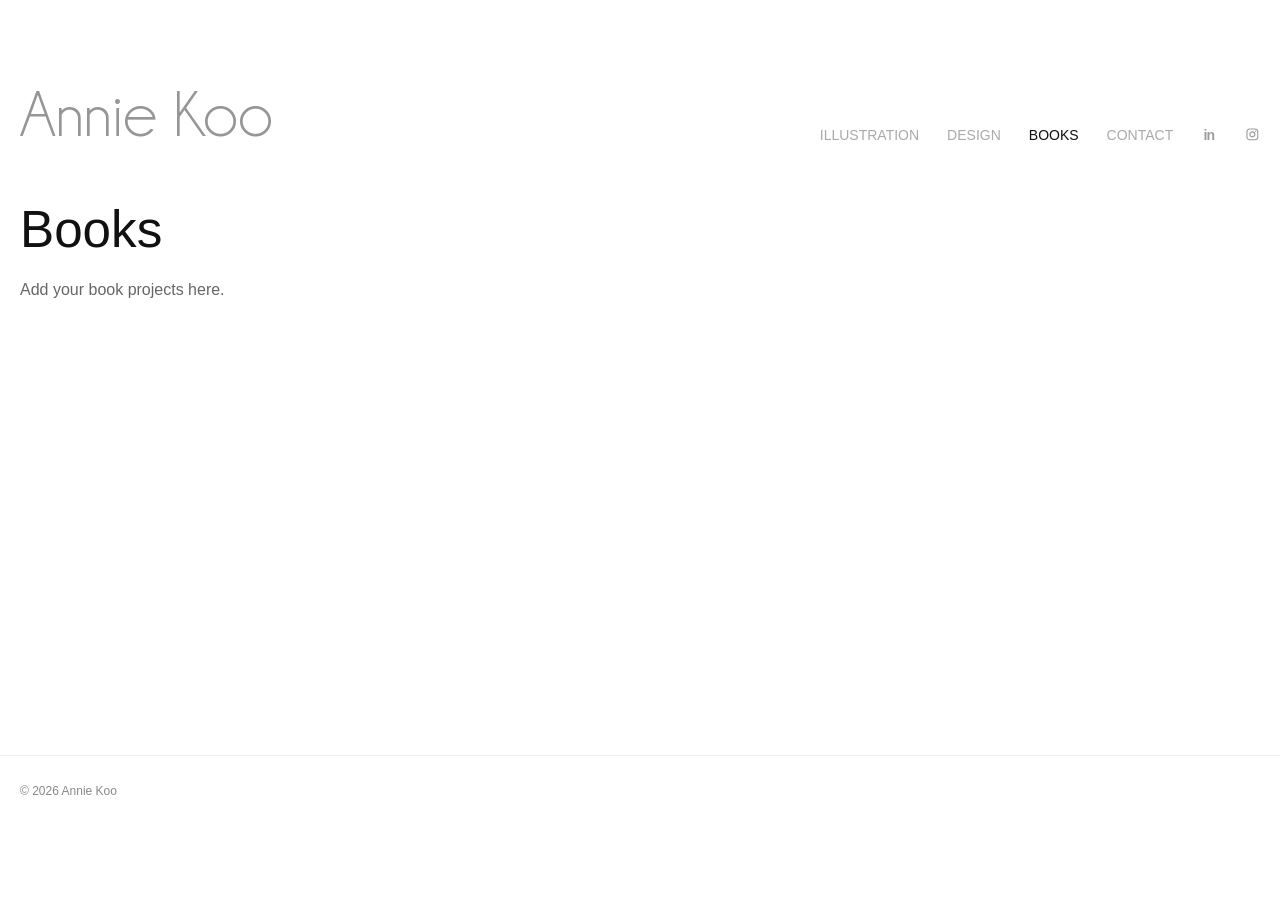
==== books.html @ 8fe92fb1 "Add files via upload" ====
<!doctype html>
<html lang="en">
<head>
  <meta charset="utf-8">
  <meta name="viewport" content="width=device-width,initial-scale=1">
  <title>Books — Annie Koo</title>
  <link rel="stylesheet" href="styles.css">
</head>
<body>
<header class="site-header">
  <a class="brand" href="illustration.html">Annie Koo</a>

  <nav class="nav" aria-label="Main navigation">
    <a class="" href="illustration.html">Illustration</a>
    <a class="" href="design.html">Design</a>
    <a class="active" href="books.html">Books</a>
    <a class="" href="contact.html">Contact</a>

    <a class="social linkedin" href="#" aria-label="LinkedIn">in</a>
    <a class="social instagram" href="#" aria-label="Instagram">
      <svg viewBox="0 0 24 24" aria-hidden="true">
        <rect x="3.2" y="3.2" width="17.6" height="17.6" rx="4.5"
              fill="none" stroke="currentColor" stroke-width="1.8"/>
        <circle cx="12" cy="12" r="4.1"
                fill="none" stroke="currentColor" stroke-width="1.8"/>
        <circle cx="17.4" cy="6.8" r="1.05" fill="currentColor"/>
      </svg>
    </a>
  </nav>
</header>
<main>
  <section class="subpage">
    <h1>Books</h1>
    <p>Add your book projects here.</p>
  </section>
</main>
<footer>© <span id="year"></span> Annie Koo</footer>
<script src="script.js"></script>
</body>
</html>
---- styles.css ----
@font-face {
  font-family: "Champagne";
  src: url("fonts/ChampagneAndLimousines-7KRB.ttf") format("truetype");
  font-weight: normal;
  font-style: normal;
  font-display: swap;
}

:root {
  --page-pad-x: 20px;
  --grid-gap: 10px;
  --thumb-ratio: 1 / 1;
}

* { box-sizing: border-box; }

body {
  margin: 0;
  background: #fff;
  color: #111;
  font-family: "Helvetica Neue", Helvetica, Arial, sans-serif;
  -webkit-font-smoothing: antialiased;
}

a { color: inherit; text-decoration: none; }

/* Header: brand and nav share the same bottom alignment */
.site-header {
  min-height: 170px;
  padding: 34px var(--page-pad-x) 28px;
  display: flex;
  align-items: flex-end;
  justify-content: space-between;
  gap: 40px;
}

.brand {
  flex: 0 0 auto;
  font-family: "Champagne", sans-serif;
  font-size: clamp(58px, 5.1vw, 82px);
  line-height: .82;
  font-weight: normal;
  letter-spacing: 0;
  color: #969696;
  white-space: nowrap;
}

.nav {
  margin-left: auto;
  display: flex;
  align-items: flex-end;
  gap: 28px;
  font-family: "Helvetica Neue", Helvetica, Arial, sans-serif;
  font-size: clamp(14px, .9vw, 17px);
  font-weight: 500;
  text-transform: uppercase;
  white-space: nowrap;
  line-height: 1;
}

.nav a {
  color: #aaa;
  transition: color .18s ease;
}

.nav a:hover,
.nav a.active {
  color: #111;
}

/* Social icons visually match the nav text size */
.nav .social {
  width: 1.1em;
  height: 1.1em;
  display: inline-flex;
  align-items: flex-end;
  justify-content: center;
  color: #9b9b9b;
  text-transform: none;
  font-size: 1em;
  line-height: 1;
}

.nav .linkedin {
  font-weight: 600;
  letter-spacing: -.06em;
}

.nav .instagram svg {
  width: 1.05em;
  height: 1.05em;
  display: block;
}

/* Illustration grid */
.work { padding: 0 var(--page-pad-x) 90px; }

.gallery {
  display: grid;
  grid-template-columns: repeat(4, minmax(0, 1fr));
  gap: var(--grid-gap);
}

.project {
  appearance: none;
  border: 0;
  padding: 0;
  margin: 0;
  width: 100%;
  display: block;
  overflow: hidden;
  aspect-ratio: var(--thumb-ratio);
  background: #f2f2f2;
  cursor: zoom-in;
}

.project img {
  width: 100%;
  height: 100%;
  object-fit: cover;
  display: block;
  transition: transform .22s ease, opacity .22s ease;
}

.project:nth-child(1) img { object-position: 50% 53%; }
.project:nth-child(2) img { object-position: 50% 50%; }
.project:nth-child(3) img { object-position: 50% 44%; }
.project:nth-child(4) img { object-position: 50% 50%; }

.project:hover img {
  transform: scale(1.012);
  opacity: .96;
}

/* Separate subpages */
.subpage {
  min-height: 65vh;
  padding: 30px var(--page-pad-x) 110px;
}

.subpage h1 {
  margin: 0 0 22px;
  font-size: clamp(32px, 4vw, 56px);
  font-weight: 400;
}

.subpage p {
  margin: 0;
  color: #666;
  font-size: 16px;
}

footer {
  padding: 28px var(--page-pad-x) 42px;
  border-top: 1px solid #eee;
  color: #888;
  font-size: 12px;
}

/* Full image viewer */
.viewer {
  position: fixed;
  inset: 0;
  z-index: 1000;
  display: none;
  align-items: center;
  justify-content: center;
  background: rgba(255,255,255,.985);
  padding: 28px 64px 50px;
}

.viewer.is-open { display: flex; }

.viewer-figure {
  margin: 0;
  max-width: 100%;
  max-height: 100%;
  display: flex;
  flex-direction: column;
  align-items: center;
}

.viewer-figure img {
  display: block;
  max-width: min(92vw, 1700px);
  max-height: calc(100vh - 100px);
  width: auto;
  height: auto;
  object-fit: contain;
}

.viewer-figure figcaption {
  min-height: 18px;
  margin-top: 12px;
  font-size: 12px;
  color: #777;
}

.viewer-close,
.viewer-arrow {
  appearance: none;
  border: 0;
  background: transparent;
  color: #111;
  cursor: pointer;
  position: fixed;
  z-index: 1001;
  font-weight: 300;
}

.viewer-close {
  top: 16px;
  right: 22px;
  font-size: 34px;
  line-height: 1;
}

.viewer-arrow {
  top: 50%;
  transform: translateY(-50%);
  font-size: 40px;
  line-height: 1;
  padding: 14px;
}

.viewer-prev { left: 10px; }
.viewer-next { right: 10px; }

body.viewer-open { overflow: hidden; }

@media (max-width: 1100px) {
  .site-header { gap: 24px; }
  .brand { font-size: clamp(52px, 6vw, 68px); }
  .nav { gap: 20px; font-size: 14px; }
  .gallery { grid-template-columns: repeat(2, minmax(0, 1fr)); }
}

@media (max-width: 760px) {
  :root {
    --page-pad-x: 14px;
    --grid-gap: 7px;
  }

  .site-header {
    min-height: 0;
    padding-top: 22px;
    padding-bottom: 22px;
    flex-direction: column;
    align-items: flex-start;
    gap: 20px;
  }

  .brand {
    font-size: 50px;
    line-height: .86;
  }

  .nav {
    width: 100%;
    margin-left: 0;
    gap: 14px 18px;
    flex-wrap: wrap;
    font-size: 13px;
    align-items: center;
  }

  .gallery {
    grid-template-columns: repeat(2, minmax(0, 1fr));
  }

  .work { padding-bottom: 60px; }

  .subpage {
    padding-top: 30px;
    padding-bottom: 80px;
  }

  .viewer {
    padding: 50px 14px 42px;
  }

  .viewer-figure img {
    max-width: 96vw;
    max-height: calc(100vh - 110px);
  }

  .viewer-arrow { display: none; }
}
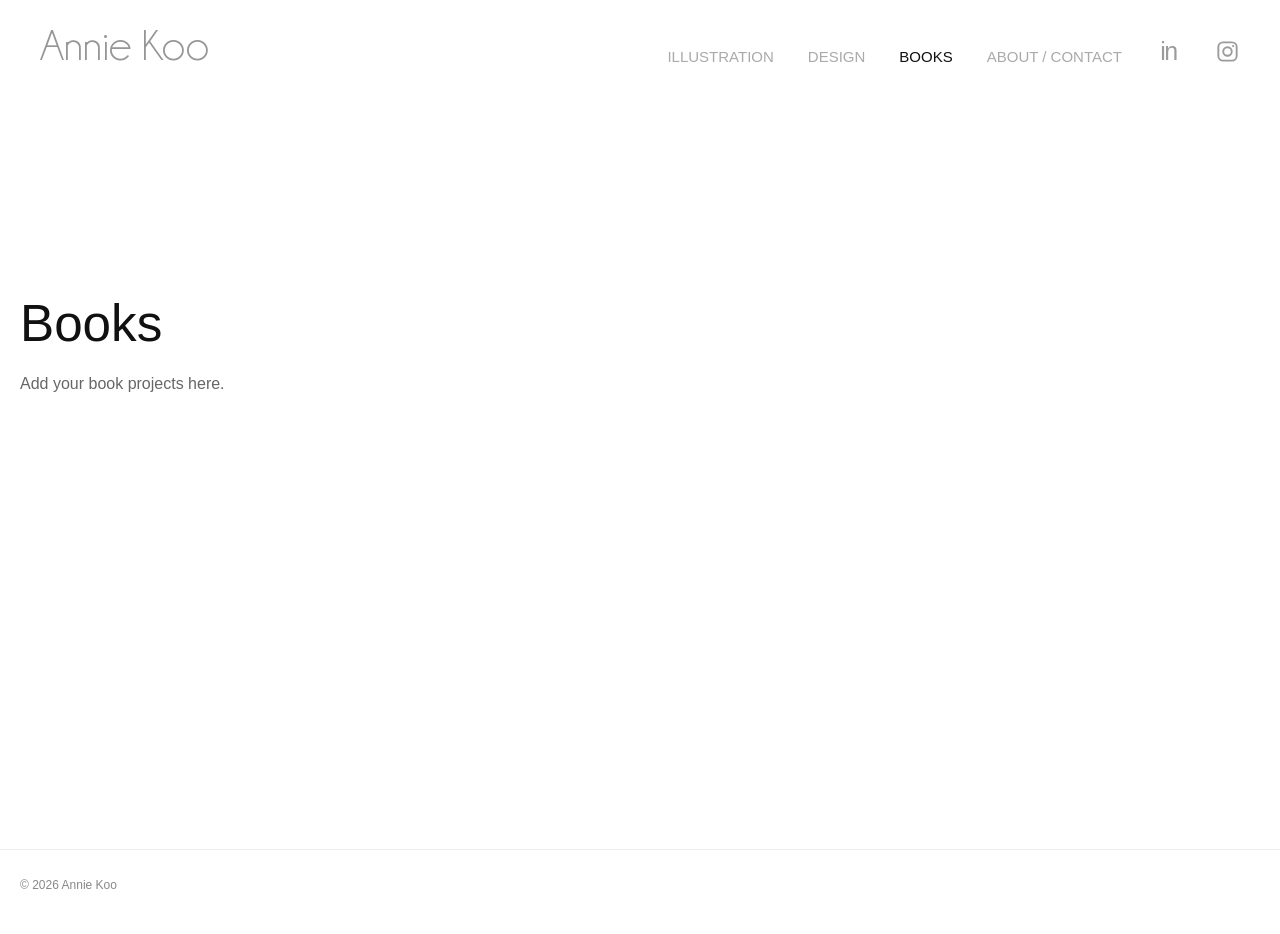
==== commit d732c6c3: "Add files via upload" ====
--- a/books.html
+++ b/books.html
@@ -14,7 +14,7 @@
     <a class="" href="illustration.html">Illustration</a>
     <a class="" href="design.html">Design</a>
     <a class="active" href="books.html">Books</a>
-    <a class="" href="contact.html">Contact</a>
+    <a class="" href="contact.html">About / Contact</a>
 
     <a class="social linkedin" href="#" aria-label="LinkedIn">in</a>
     <a class="social instagram" href="#" aria-label="Instagram">
--- a/styles.css
+++ b/styles.css
@@ -26,33 +26,35 @@
 
 /* Header: brand and nav share the same bottom alignment */
 .site-header {
-  min-height: 170px;
-  padding: 34px var(--page-pad-x) 28px;
+  min-height: 63.75px;
+  padding: 15px 40px 0;
+  margin-bottom: 200px;
   display: flex;
   align-items: flex-end;
   justify-content: space-between;
-  gap: 40px;
+  gap: 42px;
 }
 
 .brand {
   flex: 0 0 auto;
   font-family: "Champagne", sans-serif;
-  font-size: clamp(58px, 5.1vw, 82px);
-  line-height: .82;
+  font-size: clamp(44px, 3.2vw, 52px);
+  line-height: .88;
   font-weight: normal;
   letter-spacing: 0;
   color: #969696;
   white-space: nowrap;
+  transform: translateY(1px);
 }
 
 .nav {
   margin-left: auto;
   display: flex;
   align-items: flex-end;
-  gap: 28px;
+  gap: 34px;
   font-family: "Helvetica Neue", Helvetica, Arial, sans-serif;
-  font-size: clamp(14px, .9vw, 17px);
-  font-weight: 500;
+  font-size: clamp(15px, 1.05vw, 18px);
+  font-weight: 400;
   text-transform: uppercase;
   white-space: nowrap;
   line-height: 1;
@@ -68,37 +70,47 @@
   color: #111;
 }
 
-/* Social icons visually match the nav text size */
+/* Social icons: larger, like the Adobe Portfolio reference */
 .nav .social {
-  width: 1.1em;
-  height: 1.1em;
+  width: 25px;
+  height: 25px;
   display: inline-flex;
   align-items: flex-end;
   justify-content: center;
   color: #9b9b9b;
   text-transform: none;
-  font-size: 1em;
   line-height: 1;
 }
 
 .nav .linkedin {
-  font-weight: 600;
+  font-size: 25px;
+  font-weight: 500;
   letter-spacing: -.06em;
+  line-height: 1;
+  transform: none;
+}
+
+.nav .instagram {
+  font-size: 25px;
+  line-height: 1;
+  transform: none;
 }
 
 .nav .instagram svg {
-  width: 1.05em;
-  height: 1.05em;
+  width: 25px;
+  height: 25px;
   display: block;
 }
 
 /* Illustration grid */
-.work { padding: 0 var(--page-pad-x) 90px; }
+.work {
+  padding: 0 65px 90px;
+}
 
 .gallery {
   display: grid;
   grid-template-columns: repeat(4, minmax(0, 1fr));
-  gap: var(--grid-gap);
+  gap: 5px;
 }
 
 .project {
@@ -109,7 +121,7 @@
   width: 100%;
   display: block;
   overflow: hidden;
-  aspect-ratio: var(--thumb-ratio);
+  aspect-ratio: 1 / 1;
   background: #f2f2f2;
   cursor: zoom-in;
 }
@@ -117,15 +129,56 @@
 .project img {
   width: 100%;
   height: 100%;
+  display: block;
   object-fit: cover;
-  display: block;
   transition: transform .22s ease, opacity .22s ease;
 }
 
-.project:nth-child(1) img { object-position: 50% 53%; }
+
+/* Thumbnail crop alignment tuned to match the reference screenshot */
+
+/* Individual square-crop positioning */
+/* Individual thumbnail crop controls — edit either percentage to reposition */
+/* 1. Summer Reading */
+.project:nth-child(1) img { object-position: 50% 89%; }
+/* 2. The Swing */
 .project:nth-child(2) img { object-position: 50% 50%; }
-.project:nth-child(3) img { object-position: 50% 44%; }
-.project:nth-child(4) img { object-position: 50% 50%; }
+/* 3. Daji */
+.project:nth-child(3) img { object-position: 50% 5%; }
+/* 4. Shadow Puppet */
+.project:nth-child(4) img { object-position: 49.5% 50%; }
+/* 5. Concept Illustration */
+.project:nth-child(5) img { object-position: 50% 50%; }
+/* 6. Isometric */
+.project:nth-child(7) img { object-position: 50% 0%; }
+/* 7. Yingge Dance */
+.project:nth-child(6) img { object-position: 48% 50%; }
+/* 8. Blue Boy */
+.project:nth-child(8) img { object-position: 50% 20%; }
+/* 9. Lemur */
+.project:nth-child(9) img { object-position: 50% 50%; }
+/* 10. Girl and Cat */
+.project:nth-child(10) img { object-position: 50% 60%; }
+/* 11. Haven Orange Milk Chocolate */
+.project:nth-child(11) img { object-position: 50% 83%; }
+/* 12. Masks */
+.project:nth-child(12) img { object-position: 50% 40%; }
+/* 13. Corpse Driving */
+.project:nth-child(13) img { object-position: 50% 50%; }
+/* 14. Prison */
+.project:nth-child(14) img { object-position: 50% 50%; }
+/* 15. Space Conveyor */
+.project:nth-child(15) img { object-position: 50% 50%; }
+/* 16. White Snake */
+.project:nth-child(16) img { object-position: 50% 35%; }
+/* 17. Picnic */
+.project:nth-child(17) img { object-position: 0% 50%; }
+/* 18. Woody Guthrie */
+.project:nth-child(18) img { object-position: 50% 50%; }
+/* 19. Dragon Etching */
+.project:nth-child(19) img { object-position: 50% 45%; }
+/* 20. Fox Spirit */
+.project:nth-child(20) img { object-position: 50% 50%; }
 
 .project:hover img {
   transform: scale(1.012);
@@ -162,14 +215,23 @@
   position: fixed;
   inset: 0;
   z-index: 1000;
-  display: none;
+  display: flex;
   align-items: center;
   justify-content: center;
-  background: rgba(255,255,255,.985);
+  background: rgba(255,255,255,.92);
   padding: 28px 64px 50px;
-}
-
-.viewer.is-open { display: flex; }
+  opacity: 0;
+  visibility: hidden;
+  pointer-events: none;
+  transition: opacity .28s ease, visibility 0s linear .28s;
+}
+
+.viewer.is-open {
+  opacity: 1;
+  visibility: visible;
+  pointer-events: auto;
+  transition: opacity .28s ease;
+}
 
 .viewer-figure {
   margin: 0;
@@ -187,6 +249,12 @@
   width: auto;
   height: auto;
   object-fit: contain;
+  opacity: 1;
+  transition: opacity .2s ease;
+}
+
+.viewer-figure img.is-changing {
+  opacity: 0;
 }
 
 .viewer-figure figcaption {
@@ -228,31 +296,49 @@
 
 body.viewer-open { overflow: hidden; }
 
+
+body.viewer-open .mobile-menu-toggle {
+  opacity: 0;
+  visibility: hidden;
+  pointer-events: none;
+}
+
+
+
+
 @media (max-width: 1100px) {
-  .site-header { gap: 24px; }
-  .brand { font-size: clamp(52px, 6vw, 68px); }
-  .nav { gap: 20px; font-size: 14px; }
-  .gallery { grid-template-columns: repeat(2, minmax(0, 1fr)); }
+  .site-header {
+    padding-left: 24px;
+    padding-right: 24px;
+    gap: 24px;
+  }
+
+  .brand { font-size: clamp(42px, 5vw, 50px); }
+
+  .nav {
+    gap: 20px;
+    font-size: 14px;
+  }
+
+  .work {
+    padding-left: 32px;
+    padding-right: 32px;
+  }
+
+  .gallery {
+    grid-template-columns: repeat(2, minmax(0, 1fr));
+    gap: 5px;
+  }
 }
 
 @media (max-width: 760px) {
   :root {
     --page-pad-x: 14px;
-    --grid-gap: 7px;
-  }
-
-  .site-header {
-    min-height: 0;
-    padding-top: 22px;
-    padding-bottom: 22px;
-    flex-direction: column;
-    align-items: flex-start;
-    gap: 20px;
   }
 
   .brand {
-    font-size: 50px;
-    line-height: .86;
+    font-size: 40px;
+    line-height: .88;
   }
 
   .nav {
@@ -261,18 +347,18 @@
     gap: 14px 18px;
     flex-wrap: wrap;
     font-size: 13px;
-    align-items: center;
+    align-items: flex-end;
+  }
+
+  .work {
+    padding-left: 16px;
+    padding-right: 16px;
+    padding-bottom: 60px;
   }
 
   .gallery {
     grid-template-columns: repeat(2, minmax(0, 1fr));
-  }
-
-  .work { padding-bottom: 60px; }
-
-  .subpage {
-    padding-top: 30px;
-    padding-bottom: 80px;
+    gap: 5px;
   }
 
   .viewer {
@@ -286,3 +372,593 @@
 
   .viewer-arrow { display: none; }
 }
+
+
+/* ---------- Page fade transitions ---------- */
+body {
+  animation: pageFadeIn .36s ease both;
+}
+
+body.page-leaving {
+  opacity: 0;
+  transition: opacity .28s ease;
+}
+
+@keyframes pageFadeIn {
+  from { opacity: 0; }
+  to { opacity: 1; }
+}
+
+/* ---------- Mobile menu controls ---------- */
+.mobile-menu-toggle,
+.mobile-menu {
+  display: none;
+}
+
+@media (max-width: 760px) {
+  /* Mobile top bar inspired by the reference */
+  .site-header {
+    min-height: 0;
+    padding: 25.5px 28px 0;
+    margin-bottom: 100px;
+    display: flex;
+    flex-direction: row;
+    align-items: flex-start;
+    justify-content: space-between;
+    gap: 20px;
+  }
+
+  .brand {
+    font-size: 40px;
+    line-height: 1;
+    transform: none;
+    color: #8f8f8f;
+  }
+
+  /* Desktop nav is replaced by hamburger menu on mobile */
+  .site-header > .nav {
+    display: none;
+  }
+
+  .mobile-menu-toggle {
+    appearance: none;
+    border: 0;
+    background: transparent;
+    padding: 0;
+    margin: 2px 0 0;
+    width: 28px;
+    height: 22px;
+    display: inline-flex;
+    flex-direction: column;
+    justify-content: space-between;
+    cursor: pointer;
+    z-index: 1201;
+  }
+
+  .mobile-menu-toggle span {
+    display: block;
+    width: 100%;
+    height: 2px;
+    background: #111;
+  }
+
+  .mobile-menu {
+    position: fixed;
+    inset: 0;
+    z-index: 1300;
+    display: flex;
+    flex-direction: column;
+    background: #fff;
+    opacity: 0;
+    visibility: hidden;
+    pointer-events: none;
+    transition: opacity .28s ease, visibility 0s linear .28s;
+  }
+
+  .mobile-menu.is-open {
+    opacity: 1;
+    visibility: visible;
+    pointer-events: auto;
+    transition: opacity .28s ease;
+  }
+
+  .mobile-menu-close {
+    position: absolute;
+    top: 30px;
+    right: 30px;
+    appearance: none;
+    border: 0;
+    background: transparent;
+    color: #111;
+    font-size: 54px;
+    font-weight: 200;
+    line-height: .75;
+    cursor: pointer;
+    padding: 0;
+  }
+
+  .mobile-menu-links {
+    flex: 1;
+    display: flex;
+    flex-direction: column;
+    align-items: center;
+    justify-content: flex-start;
+    padding-top: 112px;
+    gap: 64px;
+    font-family: "Helvetica Neue", Helvetica, Arial, sans-serif;
+    text-transform: uppercase;
+    font-size: 20px;
+    font-weight: 500;
+    line-height: 1;
+  }
+
+  .mobile-menu-links a {
+    color: #aaa;
+  }
+
+  .mobile-menu-links a.active {
+    color: #111;
+  }
+
+  .mobile-menu-social {
+    min-height: 150px;
+    border-top: 1px solid #eee;
+    display: flex;
+    align-items: center;
+    justify-content: center;
+    gap: 62px;
+    color: #9b9b9b;
+  }
+
+  .mobile-menu-social .linkedin {
+    font-size: 30px;
+    font-weight: 500;
+    letter-spacing: -.06em;
+    line-height: 1;
+  }
+
+  .mobile-menu-social .instagram {
+    width: 30px;
+    height: 30px;
+    display: inline-flex;
+    align-items: center;
+    justify-content: center;
+  }
+
+  .mobile-menu-social .instagram svg {
+    width: 30px;
+    height: 30px;
+    display: block;
+  }
+
+  body.mobile-menu-open {
+    overflow: hidden;
+  }
+
+  body.mobile-menu-open .mobile-menu-toggle {
+    opacity: 0;
+    visibility: hidden;
+    pointer-events: none;
+  }
+
+  /* Two-column mobile grid like the reference */
+  .work {
+    padding-left: 28px;
+    padding-right: 28px;
+    padding-bottom: 60px;
+  }
+
+  .gallery {
+    grid-template-columns: repeat(2, minmax(0, 1fr));
+    gap: 5px;
+  }
+
+  .viewer {
+    padding: 54px 18px 42px;
+  }
+
+  .viewer-figure img {
+    max-width: 96vw;
+    max-height: calc(100vh - 110px);
+  }
+
+  .viewer-arrow {
+    display: none;
+  }
+}
+
+@media (prefers-reduced-motion: reduce) {
+  body,
+  body.page-leaving,
+  .viewer,
+  .viewer-figure img,
+  .mobile-menu {
+    animation: none !important;
+    transition: none !important;
+  }
+}
+
+/* ---------- Design page image sliders ---------- */
+.design-page {
+  padding: 0 65px 110px;
+}
+
+.design-slider-grid {
+  display: grid;
+  grid-template-columns: repeat(2, minmax(0, 1fr));
+  gap: 48px;
+  width: min(100%, 1500px);
+  margin: 0 auto;
+  align-items: start;
+}
+
+.design-slider {
+  position: relative;
+  min-width: 0;
+  padding: 0 56px 46px;
+}
+
+.design-slider-viewport {
+  position: relative;
+  width: 100%;
+  aspect-ratio: 4 / 3;
+  overflow: hidden;
+  background: #fff;
+}
+
+.design-slide {
+  position: absolute;
+  inset: 0;
+  display: flex;
+  align-items: center;
+  justify-content: center;
+  opacity: 0;
+  visibility: hidden;
+  pointer-events: none;
+  transition: opacity .45s ease, visibility 0s linear .45s;
+}
+
+.design-slide.is-active {
+  opacity: 1;
+  visibility: visible;
+  pointer-events: auto;
+  transition: opacity .45s ease;
+}
+
+.design-slide img {
+  width: 100%;
+  height: 100%;
+  display: block;
+  object-fit: contain;
+}
+
+.design-slider-arrow {
+  appearance: none;
+  border: 0;
+  background: transparent;
+  color: #111;
+  position: absolute;
+  top: calc(50% - 23px);
+  transform: translateY(-50%);
+  z-index: 3;
+  width: 42px;
+  height: 48px;
+  padding: 0;
+  font-family: Arial, sans-serif;
+  font-size: 50px;
+  font-weight: 200;
+  line-height: 42px;
+  cursor: pointer;
+  opacity: .72;
+  transition: opacity .18s ease;
+}
+
+.design-slider-arrow:hover {
+  opacity: 1;
+}
+
+.design-slider-prev { left: 0; }
+.design-slider-next { right: 0; }
+
+.design-slider-dots {
+  position: absolute;
+  left: 50%;
+  bottom: 0;
+  transform: translateX(-50%);
+  display: flex;
+  align-items: center;
+  justify-content: center;
+  gap: 18px;
+}
+
+.design-slider-dot {
+  appearance: none;
+  border: 0;
+  width: 10px;
+  height: 10px;
+  padding: 0;
+  border-radius: 50%;
+  background: #b9b9b9;
+  cursor: pointer;
+  transition: background .2s ease, transform .2s ease;
+}
+
+.design-slider-dot.is-active {
+  background: #111;
+  transform: scale(1.08);
+}
+
+@media (max-width: 760px) {
+  .design-page {
+    padding: 0 18px 80px;
+  }
+
+  .design-slider-grid {
+    grid-template-columns: 1fr;
+    gap: 68px;
+    max-width: 760px;
+  }
+
+  .design-slider {
+    width: 100%;
+    padding: 0 48px 38px;
+  }
+
+  .design-slider-viewport {
+    aspect-ratio: 4 / 3;
+  }
+
+  .design-slider-arrow {
+    width: 38px;
+    height: 48px;
+    top: calc(50% - 19px);
+    font-size: 44px;
+    line-height: 44px;
+    background: transparent;
+  }
+
+  .design-slider-prev { left: 2px; }
+  .design-slider-next { right: 2px; }
+
+  .design-slider-dots {
+    gap: 15px;
+  }
+
+  .design-slider-dot {
+    width: 9px;
+    height: 9px;
+  }
+}
+
+/* ---------- Majestic magazine swipe slider ---------- */
+.design-slider-wide {
+  width: min(100%, 1200px);
+  margin: 82px auto 0;
+  padding-bottom: 0;
+}
+
+.design-slider-swipe .design-slider-viewport {
+  aspect-ratio: 16 / 10;
+}
+
+.design-slider-swipe .design-slide-track {
+  display: flex;
+  width: 100%;
+  height: 100%;
+  transform: translateX(0);
+  transition: transform .38s ease;
+  will-change: transform;
+}
+
+.design-slider-swipe .design-slide {
+  position: relative;
+  inset: auto;
+  flex: 0 0 100%;
+  width: 100%;
+  height: 100%;
+  opacity: 1;
+  visibility: visible;
+  pointer-events: auto;
+  transition: none;
+}
+
+.design-slider-swipe .design-slide img {
+  object-fit: contain;
+}
+
+.design-slider-swipe .design-slider-arrow {
+  top: 50%;
+}
+
+@media (max-width: 760px) {
+  .design-slider-wide {
+    margin-top: 68px;
+    padding-left: 52px;
+    padding-right: 52px;
+  }
+
+  .design-slider-swipe .design-slider-viewport {
+    aspect-ratio: 4 / 3;
+  }
+
+  .design-slider-swipe .design-slider-prev { left: 0; }
+  .design-slider-swipe .design-slider-next { right: 0; }
+}
+
+/* Majestic slider: reserve space below the image for navigation dots */
+.design-slider-wide {
+  padding-bottom: 46px;
+}
+
+@media (max-width: 760px) {
+  .design-slider-wide {
+    padding-bottom: 42px;
+  }
+}
+
+
+/* Desktop: slightly smaller wide sliders; mobile rules remain unchanged */
+@media (min-width: 761px) {
+  .design-slider-wide {
+    width: min(92%, 1080px);
+  }
+}
+
+/* Akkurat specimen slider spacing */
+.specimen-slider {
+  margin-top: 76px;
+}
+
+@media (max-width: 760px) {
+  .specimen-slider {
+    margin-top: 68px;
+  }
+}
+
+/* ---------- Psyched to Move multi-image slider ---------- */
+.psyched-slider {
+  margin-top: 76px;
+}
+
+.psyched-slider .design-slider-viewport {
+  aspect-ratio: 16 / 10;
+}
+
+.psyched-slider .psyched-slide-page {
+  padding: 12px 8px;
+}
+
+.psyched-slide-grid {
+  width: 100%;
+  height: 100%;
+  display: grid;
+  align-items: center;
+  justify-content: center;
+  gap: 28px;
+}
+
+.psyched-slide-grid-three {
+  grid-template-columns: repeat(3, minmax(0, 1fr));
+}
+
+.psyched-slide-grid-two {
+  grid-template-columns: repeat(2, minmax(0, 0.84fr));
+}
+
+.psyched-slide-grid img {
+  width: 100%;
+  height: 100%;
+  min-width: 0;
+  min-height: 0;
+  display: block;
+  object-fit: contain;
+}
+
+@media (max-width: 760px) {
+  .psyched-slider {
+    margin-top: 68px;
+  }
+
+  .psyched-slider .design-slider-viewport {
+    aspect-ratio: 4 / 5;
+  }
+
+  .psyched-slider .psyched-slide-page {
+    padding: 4px;
+  }
+
+  .psyched-slide-grid {
+    gap: 12px;
+  }
+
+  .psyched-slide-grid-three {
+    grid-template-columns: repeat(3, minmax(0, 1fr));
+  }
+
+  .psyched-slide-grid-two {
+    grid-template-columns: repeat(2, minmax(0, 1fr));
+  }
+}
+
+/* ---------- Psyched to Move: mobile one-image slider ---------- */
+.psyched-slider-mobile {
+  display: none;
+}
+
+@media (max-width: 760px) {
+  /* Keep the existing grouped 3-up / 2-up Psyched slider exactly as-is on desktop,
+     but replace it with a one-image-per-slide version on mobile. */
+  .psyched-slider:not(.psyched-slider-mobile) {
+    display: none;
+  }
+
+  .psyched-slider-mobile {
+    display: block;
+    margin-top: 68px;
+  }
+
+  .psyched-slider-mobile .design-slider-viewport {
+    /* Match the mobile height used by the Majestic and Specimen Guide sliders. */
+    aspect-ratio: 4 / 3;
+  }
+
+  .psyched-slider-mobile .design-slide img {
+    width: 100%;
+    height: 100%;
+    object-fit: contain;
+  }
+}
+
+/* ---------- Sticky navigation + desktop slider fit update ---------- */
+.site-header {
+  position: sticky;
+  top: 0;
+  z-index: 1200;
+  background: rgba(255,255,255,.97);
+  transition: min-height .22s ease, padding .22s ease, box-shadow .22s ease, background .22s ease;
+}
+
+.site-header.is-scrolled {
+  min-height: 56px;
+  padding-top: 10px;
+  padding-bottom: 10px;
+  background: rgba(255,255,255,.985);
+  box-shadow: 0 1px 0 rgba(0,0,0,.07);
+}
+
+.site-header.is-scrolled .brand,
+.site-header.is-scrolled .nav {
+  transition: transform .22s ease;
+}
+
+@media (min-width: 761px) {
+  /* Keep full slider images visible beneath the sticky header on desktop. */
+  .design-slider-grid {
+    width: min(90%, 1280px);
+  }
+
+  .design-slider-grid .design-slider-viewport {
+    max-height: calc(100vh - 190px);
+  }
+
+  .design-slider-wide {
+    width: min(86%, 940px);
+  }
+
+  .design-slider-wide .design-slider-viewport {
+    max-height: calc(100vh - 190px);
+  }
+
+  .design-slider-wide .design-slide img,
+  .design-slider-grid .design-slide img {
+    object-fit: contain;
+  }
+}
+
+@media (max-width: 760px) {
+  /* Preserve the existing mobile layout while making the header sticky. */
+  .site-header.is-scrolled {
+    min-height: 0;
+    padding: 14px 28px;
+  }
+}
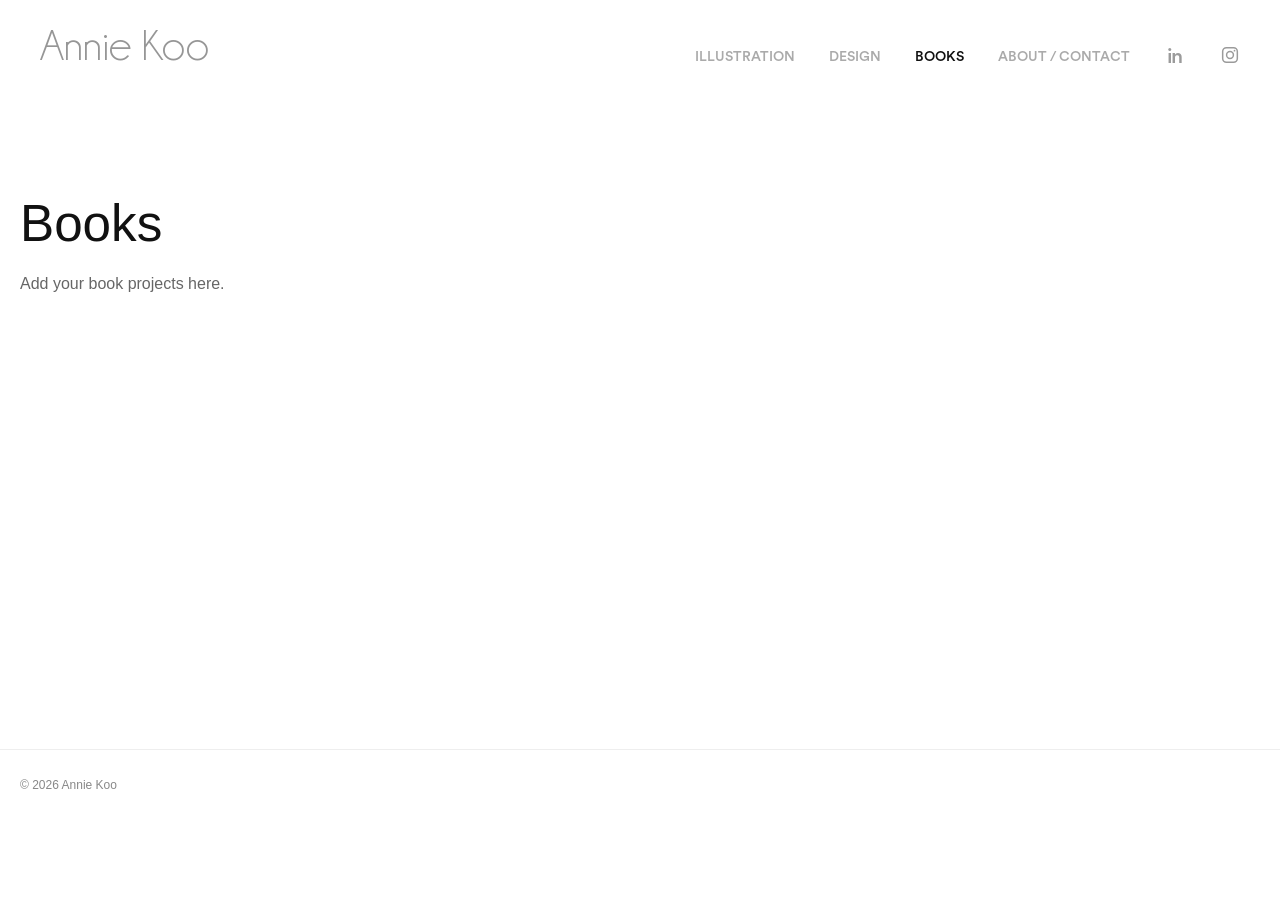
==== commit 44f2d39c: "Add files via upload" ====
--- a/books.html
+++ b/books.html
@@ -17,7 +17,7 @@
     <a class="" href="contact.html">About / Contact</a>
 
     <a class="social linkedin" href="#" aria-label="LinkedIn">in</a>
-    <a class="social instagram" href="#" aria-label="Instagram">
+    <a class="social instagram" href="https://www.instagram.com/anniessance?stkn=NTc4MTIwNjQ2YQ%3D%3D&utm_source=qr" target="_blank" rel="noopener noreferrer" aria-label="Instagram">
       <svg viewBox="0 0 24 24" aria-hidden="true">
         <rect x="3.2" y="3.2" width="17.6" height="17.6" rx="4.5"
               fill="none" stroke="currentColor" stroke-width="1.8"/>
--- a/styles.css
+++ b/styles.css
@@ -1,3 +1,11 @@
+@font-face {
+  font-family: "Circular Std";
+  src: url("fonts/CircularStd-Medium.otf") format("opentype");
+  font-weight: 500;
+  font-style: normal;
+  font-display: swap;
+}
+
 @font-face {
   font-family: "Champagne";
   src: url("fonts/ChampagneAndLimousines-7KRB.ttf") format("truetype");
@@ -28,7 +36,7 @@
 .site-header {
   min-height: 63.75px;
   padding: 15px 40px 0;
-  margin-bottom: 200px;
+  margin-bottom: 100px;
   display: flex;
   align-items: flex-end;
   justify-content: space-between;
@@ -52,9 +60,9 @@
   display: flex;
   align-items: flex-end;
   gap: 34px;
-  font-family: "Helvetica Neue", Helvetica, Arial, sans-serif;
-  font-size: clamp(15px, 1.05vw, 18px);
-  font-weight: 400;
+  font-family: "Circular Std", "Helvetica Neue", Helvetica, Arial, sans-serif;
+  font-size: clamp(14px, .95vw, 17px);
+  font-weight: 500;
   text-transform: uppercase;
   white-space: nowrap;
   line-height: 1;
@@ -317,7 +325,7 @@
 
   .nav {
     gap: 20px;
-    font-size: 14px;
+    font-size: 13px;
   }
 
   .work {
@@ -400,7 +408,7 @@
   .site-header {
     min-height: 0;
     padding: 25.5px 28px 0;
-    margin-bottom: 100px;
+    margin-bottom: 50px;
     display: flex;
     flex-direction: row;
     align-items: flex-start;
@@ -485,9 +493,9 @@
     justify-content: flex-start;
     padding-top: 112px;
     gap: 64px;
-    font-family: "Helvetica Neue", Helvetica, Arial, sans-serif;
+    font-family: "Circular Std", "Helvetica Neue", Helvetica, Arial, sans-serif;
     text-transform: uppercase;
-    font-size: 20px;
+    font-size: 18px;
     font-weight: 500;
     line-height: 1;
   }
@@ -914,15 +922,15 @@
   position: sticky;
   top: 0;
   z-index: 1200;
-  background: rgba(255,255,255,.97);
+  background: #fff;
   transition: min-height .22s ease, padding .22s ease, box-shadow .22s ease, background .22s ease;
 }
 
 .site-header.is-scrolled {
   min-height: 56px;
   padding-top: 10px;
-  padding-bottom: 10px;
-  background: rgba(255,255,255,.985);
+  padding-bottom: 20px;
+  background: #fff;
   box-shadow: 0 1px 0 rgba(0,0,0,.07);
 }
 
@@ -962,3 +970,49 @@
     padding: 14px 28px;
   }
 }
+
+
+
+
+
+/* ---------- Psyched flyer slider: desktop spacing matched to other wide sliders ---------- */
+@media (min-width: 761px) {
+  .psyched-slider:not(.psyched-slider-mobile) {
+    margin-top: 76px;
+    padding-bottom: 46px;
+  }
+
+  .psyched-slider:not(.psyched-slider-mobile) .design-slider-viewport {
+    aspect-ratio: 5 / 2;
+  }
+
+  .psyched-slider:not(.psyched-slider-mobile) .psyched-slide-page {
+    padding: 0 8px;
+  }
+}
+
+
+/* ---------- Desktop social icon sizing/alignment ---------- */
+@media (min-width: 761px) {
+  .nav .social {
+    width: 21px;
+    height: 18px;
+    align-items: flex-end;
+    transform: translateY(1px);
+  }
+
+  .nav .linkedin {
+    font-size: 21px;
+    line-height: .82;
+  }
+
+  .nav .instagram {
+    font-size: 20px;
+    line-height: 1;
+  }
+
+  .nav .instagram svg {
+    width: 20px;
+    height: 20px;
+  }
+}
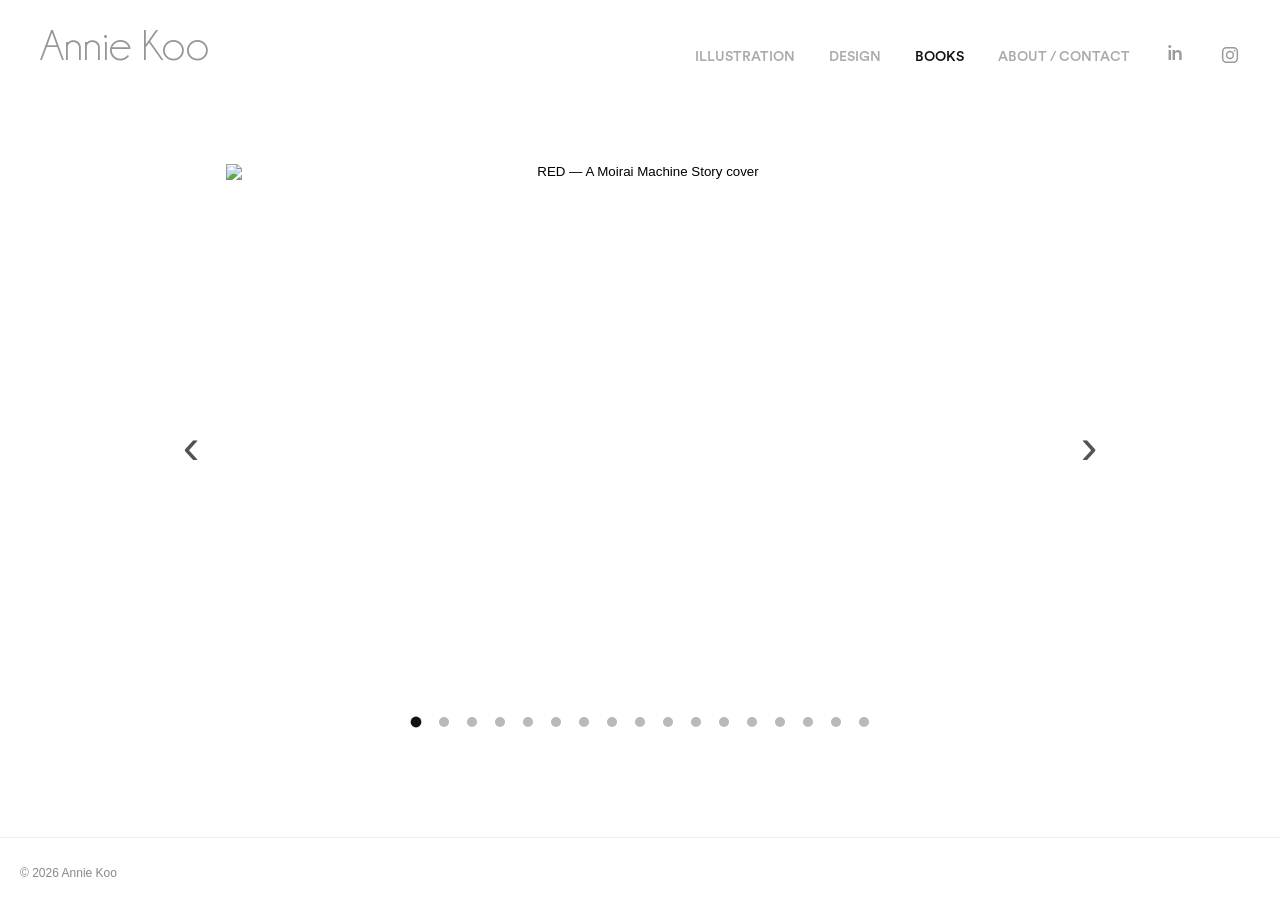
==== commit 8bf7dfbd: "Add files via upload" ====
--- a/books.html
+++ b/books.html
@@ -16,7 +16,7 @@
     <a class="active" href="books.html">Books</a>
     <a class="" href="contact.html">About / Contact</a>
 
-    <a class="social linkedin" href="#" aria-label="LinkedIn">in</a>
+    <a class="social linkedin" href="https://www.linkedin.com/in/annie-koo-587b91424" target="_blank" rel="noopener noreferrer" aria-label="LinkedIn">in</a>
     <a class="social instagram" href="https://www.instagram.com/anniessance?stkn=NTc4MTIwNjQ2YQ%3D%3D&utm_source=qr" target="_blank" rel="noopener noreferrer" aria-label="Instagram">
       <svg viewBox="0 0 24 24" aria-hidden="true">
         <rect x="3.2" y="3.2" width="17.6" height="17.6" rx="4.5"
@@ -29,10 +29,130 @@
   </nav>
 </header>
 <main>
-  <section class="subpage">
-    <h1>Books</h1>
-    <p>Add your book projects here.</p>
+  <section class="books-page" aria-label="Book projects">
+    <div class="design-slider design-slider-wide design-slider-swipe specimen-slider book-slider" data-slider data-slider-mode="slide" tabindex="0" aria-roledescription="carousel" aria-label="RED — A Moirai Machine Story">
+      <button class="design-slider-arrow design-slider-prev" type="button" aria-label="Previous image">‹</button>
+      <div class="design-slider-viewport">
+        <div class="design-slide-track">
+          <div class="design-slide" data-slide aria-hidden="false">
+            <button class="book-zoom project" type="button" data-full="assets/red-cover.webp" data-title="" aria-label="Zoom RED — A Moirai Machine Story cover">
+              <img src="assets/red-cover.webp" alt="RED — A Moirai Machine Story cover" loading="eager" decoding="async">
+            </button>
+          </div>
+          <div class="design-slide" data-slide aria-hidden="true">
+            <button class="book-zoom project" type="button" data-full="assets/red-page-01.webp" data-title="" aria-label="Zoom RED — A Moirai Machine Story page 1">
+              <img src="assets/red-page-01.webp" alt="RED — A Moirai Machine Story page 1" loading="lazy" decoding="async">
+            </button>
+          </div>
+          <div class="design-slide" data-slide aria-hidden="true">
+            <button class="book-zoom project" type="button" data-full="assets/red-page-02.webp" data-title="" aria-label="Zoom RED — A Moirai Machine Story page 2">
+              <img src="assets/red-page-02.webp" alt="RED — A Moirai Machine Story page 2" loading="lazy" decoding="async">
+            </button>
+          </div>
+          <div class="design-slide" data-slide aria-hidden="true">
+            <button class="book-zoom project" type="button" data-full="assets/red-page-03.webp" data-title="" aria-label="Zoom RED — A Moirai Machine Story page 3">
+              <img src="assets/red-page-03.webp" alt="RED — A Moirai Machine Story page 3" loading="lazy" decoding="async">
+            </button>
+          </div>
+          <div class="design-slide" data-slide aria-hidden="true">
+            <button class="book-zoom project" type="button" data-full="assets/red-page-04.webp" data-title="" aria-label="Zoom RED — A Moirai Machine Story page 4">
+              <img src="assets/red-page-04.webp" alt="RED — A Moirai Machine Story page 4" loading="lazy" decoding="async">
+            </button>
+          </div>
+          <div class="design-slide" data-slide aria-hidden="true">
+            <button class="book-zoom project" type="button" data-full="assets/red-page-05.webp" data-title="" aria-label="Zoom RED — A Moirai Machine Story page 5">
+              <img src="assets/red-page-05.webp" alt="RED — A Moirai Machine Story page 5" loading="lazy" decoding="async">
+            </button>
+          </div>
+          <div class="design-slide" data-slide aria-hidden="true">
+            <button class="book-zoom project" type="button" data-full="assets/red-page-06.webp" data-title="" aria-label="Zoom RED — A Moirai Machine Story page 6">
+              <img src="assets/red-page-06.webp" alt="RED — A Moirai Machine Story page 6" loading="lazy" decoding="async">
+            </button>
+          </div>
+          <div class="design-slide" data-slide aria-hidden="true">
+            <button class="book-zoom project" type="button" data-full="assets/red-page-07.webp" data-title="" aria-label="Zoom RED — A Moirai Machine Story page 7">
+              <img src="assets/red-page-07.webp" alt="RED — A Moirai Machine Story page 7" loading="lazy" decoding="async">
+            </button>
+          </div>
+          <div class="design-slide" data-slide aria-hidden="true">
+            <button class="book-zoom project" type="button" data-full="assets/red-page-08.webp" data-title="" aria-label="Zoom RED — A Moirai Machine Story page 8">
+              <img src="assets/red-page-08.webp" alt="RED — A Moirai Machine Story page 8" loading="lazy" decoding="async">
+            </button>
+          </div>
+          <div class="design-slide" data-slide aria-hidden="true">
+            <button class="book-zoom project" type="button" data-full="assets/red-page-09.webp" data-title="" aria-label="Zoom RED — A Moirai Machine Story page 9">
+              <img src="assets/red-page-09.webp" alt="RED — A Moirai Machine Story page 9" loading="lazy" decoding="async">
+            </button>
+          </div>
+          <div class="design-slide" data-slide aria-hidden="true">
+            <button class="book-zoom project" type="button" data-full="assets/red-page-10.webp" data-title="" aria-label="Zoom RED — A Moirai Machine Story page 10">
+              <img src="assets/red-page-10.webp" alt="RED — A Moirai Machine Story page 10" loading="lazy" decoding="async">
+            </button>
+          </div>
+          <div class="design-slide" data-slide aria-hidden="true">
+            <button class="book-zoom project" type="button" data-full="assets/red-page-11.webp" data-title="" aria-label="Zoom RED — A Moirai Machine Story page 11">
+              <img src="assets/red-page-11.webp" alt="RED — A Moirai Machine Story page 11" loading="lazy" decoding="async">
+            </button>
+          </div>
+          <div class="design-slide" data-slide aria-hidden="true">
+            <button class="book-zoom project" type="button" data-full="assets/red-page-12.webp" data-title="" aria-label="Zoom RED — A Moirai Machine Story page 12">
+              <img src="assets/red-page-12.webp" alt="RED — A Moirai Machine Story page 12" loading="lazy" decoding="async">
+            </button>
+          </div>
+          <div class="design-slide" data-slide aria-hidden="true">
+            <button class="book-zoom project" type="button" data-full="assets/red-page-13.webp" data-title="" aria-label="Zoom RED — A Moirai Machine Story page 13">
+              <img src="assets/red-page-13.webp" alt="RED — A Moirai Machine Story page 13" loading="lazy" decoding="async">
+            </button>
+          </div>
+          <div class="design-slide" data-slide aria-hidden="true">
+            <button class="book-zoom project" type="button" data-full="assets/red-page-14.webp" data-title="" aria-label="Zoom RED — A Moirai Machine Story page 14">
+              <img src="assets/red-page-14.webp" alt="RED — A Moirai Machine Story page 14" loading="lazy" decoding="async">
+            </button>
+          </div>
+          <div class="design-slide" data-slide aria-hidden="true">
+            <button class="book-zoom project" type="button" data-full="assets/red-page-15.webp" data-title="" aria-label="Zoom RED — A Moirai Machine Story page 15">
+              <img src="assets/red-page-15.webp" alt="RED — A Moirai Machine Story page 15" loading="lazy" decoding="async">
+            </button>
+          </div>
+          <div class="design-slide" data-slide aria-hidden="true">
+            <button class="book-zoom project" type="button" data-full="assets/red-page-16.webp" data-title="" aria-label="Zoom RED — A Moirai Machine Story page 16">
+              <img src="assets/red-page-16.webp" alt="RED — A Moirai Machine Story page 16" loading="lazy" decoding="async">
+            </button>
+          </div>
+        </div>
+      </div>
+      <button class="design-slider-arrow design-slider-next" type="button" aria-label="Next image">›</button>
+      <div class="design-slider-dots" aria-label="Choose RED book image">
+        <button class="design-slider-dot is-active" type="button" aria-label="Show slide 1" aria-current="true"></button>
+        <button class="design-slider-dot" type="button" aria-label="Show slide 2" aria-current="false"></button>
+        <button class="design-slider-dot" type="button" aria-label="Show slide 3" aria-current="false"></button>
+        <button class="design-slider-dot" type="button" aria-label="Show slide 4" aria-current="false"></button>
+        <button class="design-slider-dot" type="button" aria-label="Show slide 5" aria-current="false"></button>
+        <button class="design-slider-dot" type="button" aria-label="Show slide 6" aria-current="false"></button>
+        <button class="design-slider-dot" type="button" aria-label="Show slide 7" aria-current="false"></button>
+        <button class="design-slider-dot" type="button" aria-label="Show slide 8" aria-current="false"></button>
+        <button class="design-slider-dot" type="button" aria-label="Show slide 9" aria-current="false"></button>
+        <button class="design-slider-dot" type="button" aria-label="Show slide 10" aria-current="false"></button>
+        <button class="design-slider-dot" type="button" aria-label="Show slide 11" aria-current="false"></button>
+        <button class="design-slider-dot" type="button" aria-label="Show slide 12" aria-current="false"></button>
+        <button class="design-slider-dot" type="button" aria-label="Show slide 13" aria-current="false"></button>
+        <button class="design-slider-dot" type="button" aria-label="Show slide 14" aria-current="false"></button>
+        <button class="design-slider-dot" type="button" aria-label="Show slide 15" aria-current="false"></button>
+        <button class="design-slider-dot" type="button" aria-label="Show slide 16" aria-current="false"></button>
+        <button class="design-slider-dot" type="button" aria-label="Show slide 17" aria-current="false"></button>
+      </div>
+    </div>
   </section>
+
+  <div class="viewer" id="viewer" aria-hidden="true">
+    <button class="viewer-close" id="viewerClose" type="button" aria-label="Close">×</button>
+    <button class="viewer-arrow viewer-prev" id="viewerPrev" type="button" aria-label="Previous image">‹</button>
+    <figure class="viewer-figure">
+      <img id="viewerImage" src="" alt="">
+      <figcaption id="viewerCaption"></figcaption>
+    </figure>
+    <button class="viewer-arrow viewer-next" id="viewerNext" type="button" aria-label="Next image">›</button>
+  </div>
 </main>
 <footer>© <span id="year"></span> Annie Koo</footer>
 <script src="script.js"></script>
--- a/styles.css
+++ b/styles.css
@@ -1004,6 +1004,7 @@
   .nav .linkedin {
     font-size: 21px;
     line-height: .82;
+    transform: translateY(-2px);
   }
 
   .nav .instagram {
@@ -1016,3 +1017,51 @@
     height: 20px;
   }
 }
+
+/* ---------- Books: RED image slider ---------- */
+.books-page {
+  padding: 0 65px 110px;
+}
+
+.book-slider {
+  margin-left: auto;
+  margin-right: auto;
+}
+
+/* Keep every book slide at exactly the same displayed height as the specimen slider. */
+.book-slider .design-slider-viewport {
+  aspect-ratio: 16 / 10;
+}
+
+.book-slider .book-zoom {
+  appearance: none;
+  border: 0;
+  background: transparent;
+  width: 100%;
+  height: 100%;
+  margin: 0;
+  padding: 0;
+  display: flex;
+  align-items: center;
+  justify-content: center;
+  cursor: zoom-in;
+  overflow: hidden;
+}
+
+.book-slider .book-zoom img {
+  width: 100%;
+  height: 100%;
+  display: block;
+  object-fit: contain;
+  object-position: center;
+}
+
+@media (max-width: 760px) {
+  .books-page {
+    padding: 0 18px 80px;
+  }
+
+  .book-slider .design-slider-viewport {
+    aspect-ratio: 4 / 3;
+  }
+}
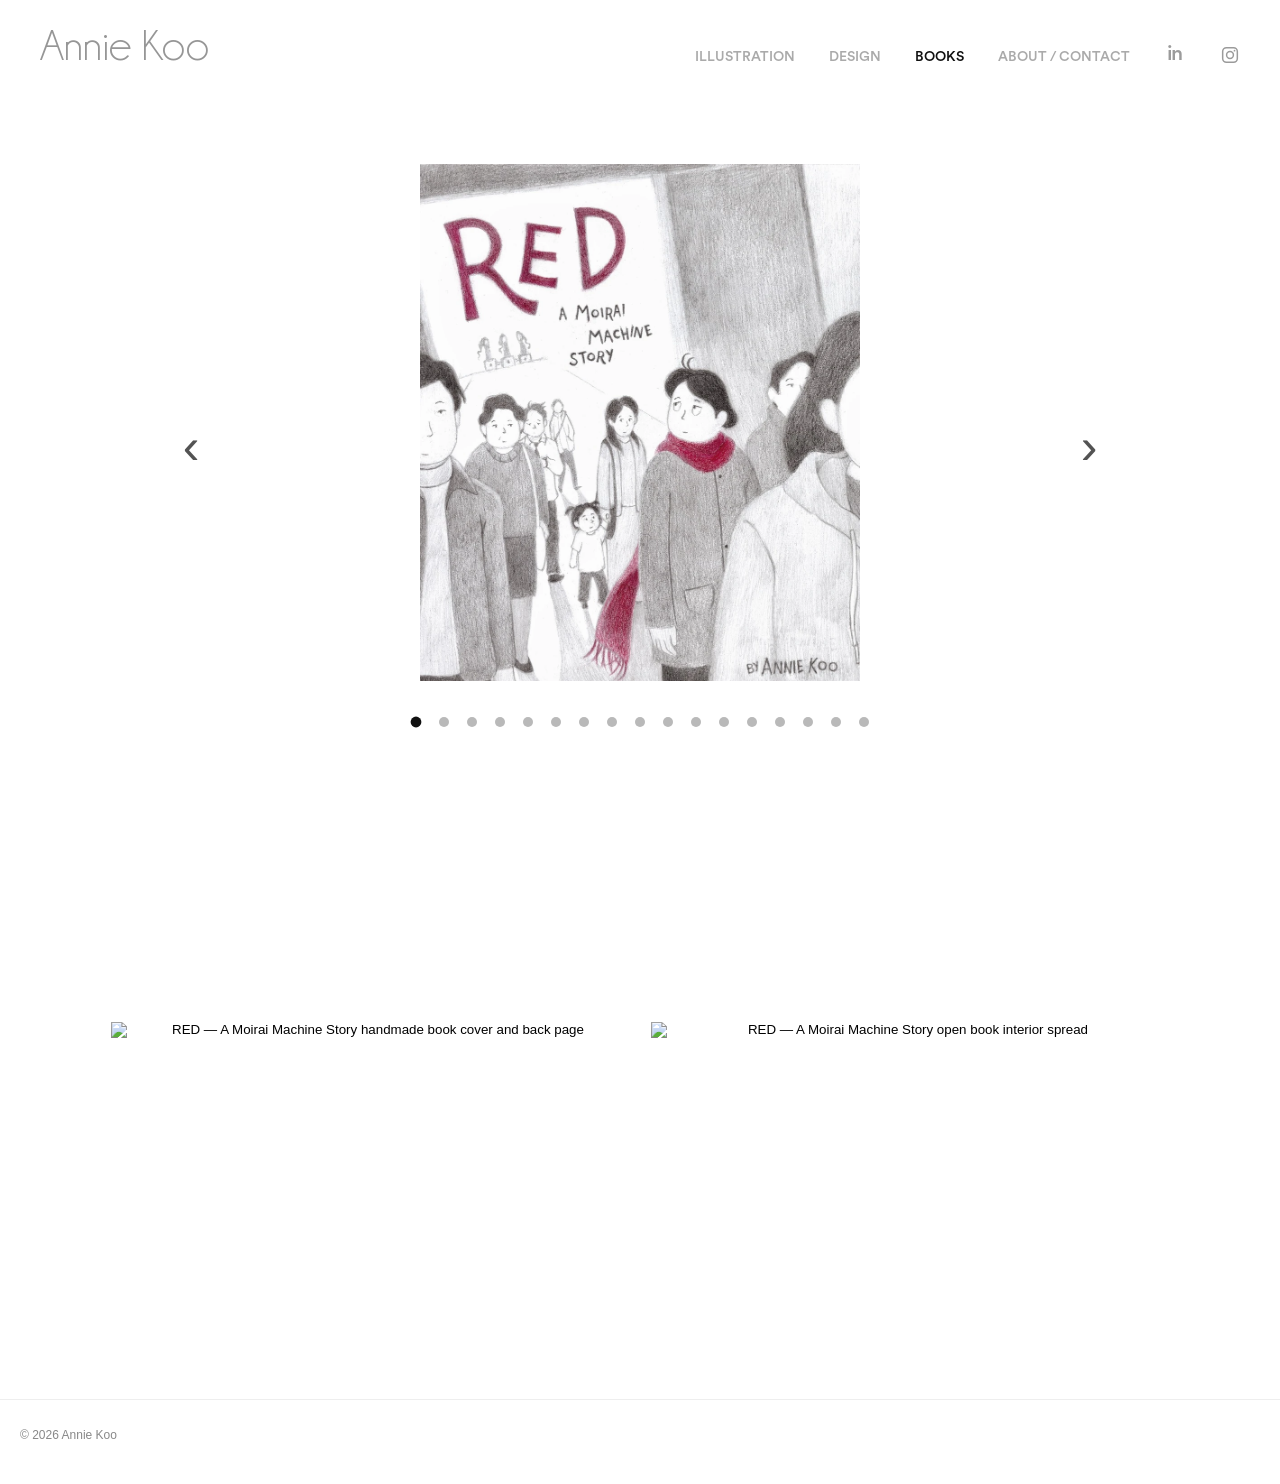
==== commit 030c9394: "Add files via upload" ====
--- a/books.html
+++ b/books.html
@@ -142,6 +142,15 @@
         <button class="design-slider-dot" type="button" aria-label="Show slide 17" aria-current="false"></button>
       </div>
     </div>
+
+    <div class="book-photo-row" aria-label="RED book photographs">
+      <button class="book-photo project" type="button" data-full="assets/red-book-photo-01.webp" data-title="" aria-label="Zoom RED book cover photograph">
+        <img src="assets/red-book-photo-01.webp" alt="RED — A Moirai Machine Story handmade book cover and back page" loading="lazy" decoding="async">
+      </button>
+      <button class="book-photo project" type="button" data-full="assets/red-book-photo-02.webp" data-title="" aria-label="Zoom RED book interior photograph">
+        <img src="assets/red-book-photo-02.webp" alt="RED — A Moirai Machine Story open book interior spread" loading="lazy" decoding="async">
+      </button>
+    </div>
   </section>
 
   <div class="viewer" id="viewer" aria-hidden="true">
--- a/styles.css
+++ b/styles.css
@@ -1065,3 +1065,71 @@
     aspect-ratio: 4 / 3;
   }
 }
+
+/* ---------- Books: desktop/mobile interaction refinements ---------- */
+@media (min-width: 761px) {
+  /* Desktop matches the specimen slider: the slide itself is not a zoom trigger. */
+  .book-slider .book-zoom {
+    cursor: default;
+  }
+}
+
+@media (max-width: 760px) {
+  /* The long row of dots is unnecessary on phones. Removing its reserved space
+     also centers the arrows against the visible image area. */
+  .book-slider {
+    padding-bottom: 0;
+  }
+
+  .book-slider .design-slider-dots {
+    display: none;
+  }
+
+  .book-slider .design-slider-arrow {
+    top: 50%;
+  }
+
+  /* Keep a little breathing room above the artwork while retaining the
+     same 4:3 viewport and full-image contain behavior. */
+  .book-slider .book-zoom {
+    padding-top: 10px;
+    box-sizing: border-box;
+    cursor: zoom-in;
+  }
+}
+
+/* ---------- Books: RED finished-book photo row ---------- */
+.book-photo-row {
+  width: min(92%, 1080px);
+  margin: 44px auto 0;
+  display: grid;
+  grid-template-columns: repeat(2, minmax(0, 1fr));
+  gap: 22px;
+}
+
+.book-photo {
+  appearance: none;
+  border: 0;
+  background: transparent;
+  min-width: 0;
+  margin: 0;
+  padding: 0;
+  cursor: zoom-in;
+  overflow: hidden;
+}
+
+.book-photo img {
+  width: 100%;
+  height: auto;
+  display: block;
+}
+
+@media (max-width: 760px) {
+  .book-photo-row {
+    /* Match the mobile slider's full outer width, including the arrow gutters. */
+    width: 100%;
+    margin-top: 34px;
+    grid-template-columns: repeat(2, minmax(0, 1fr));
+    gap: 10px;
+  }
+}
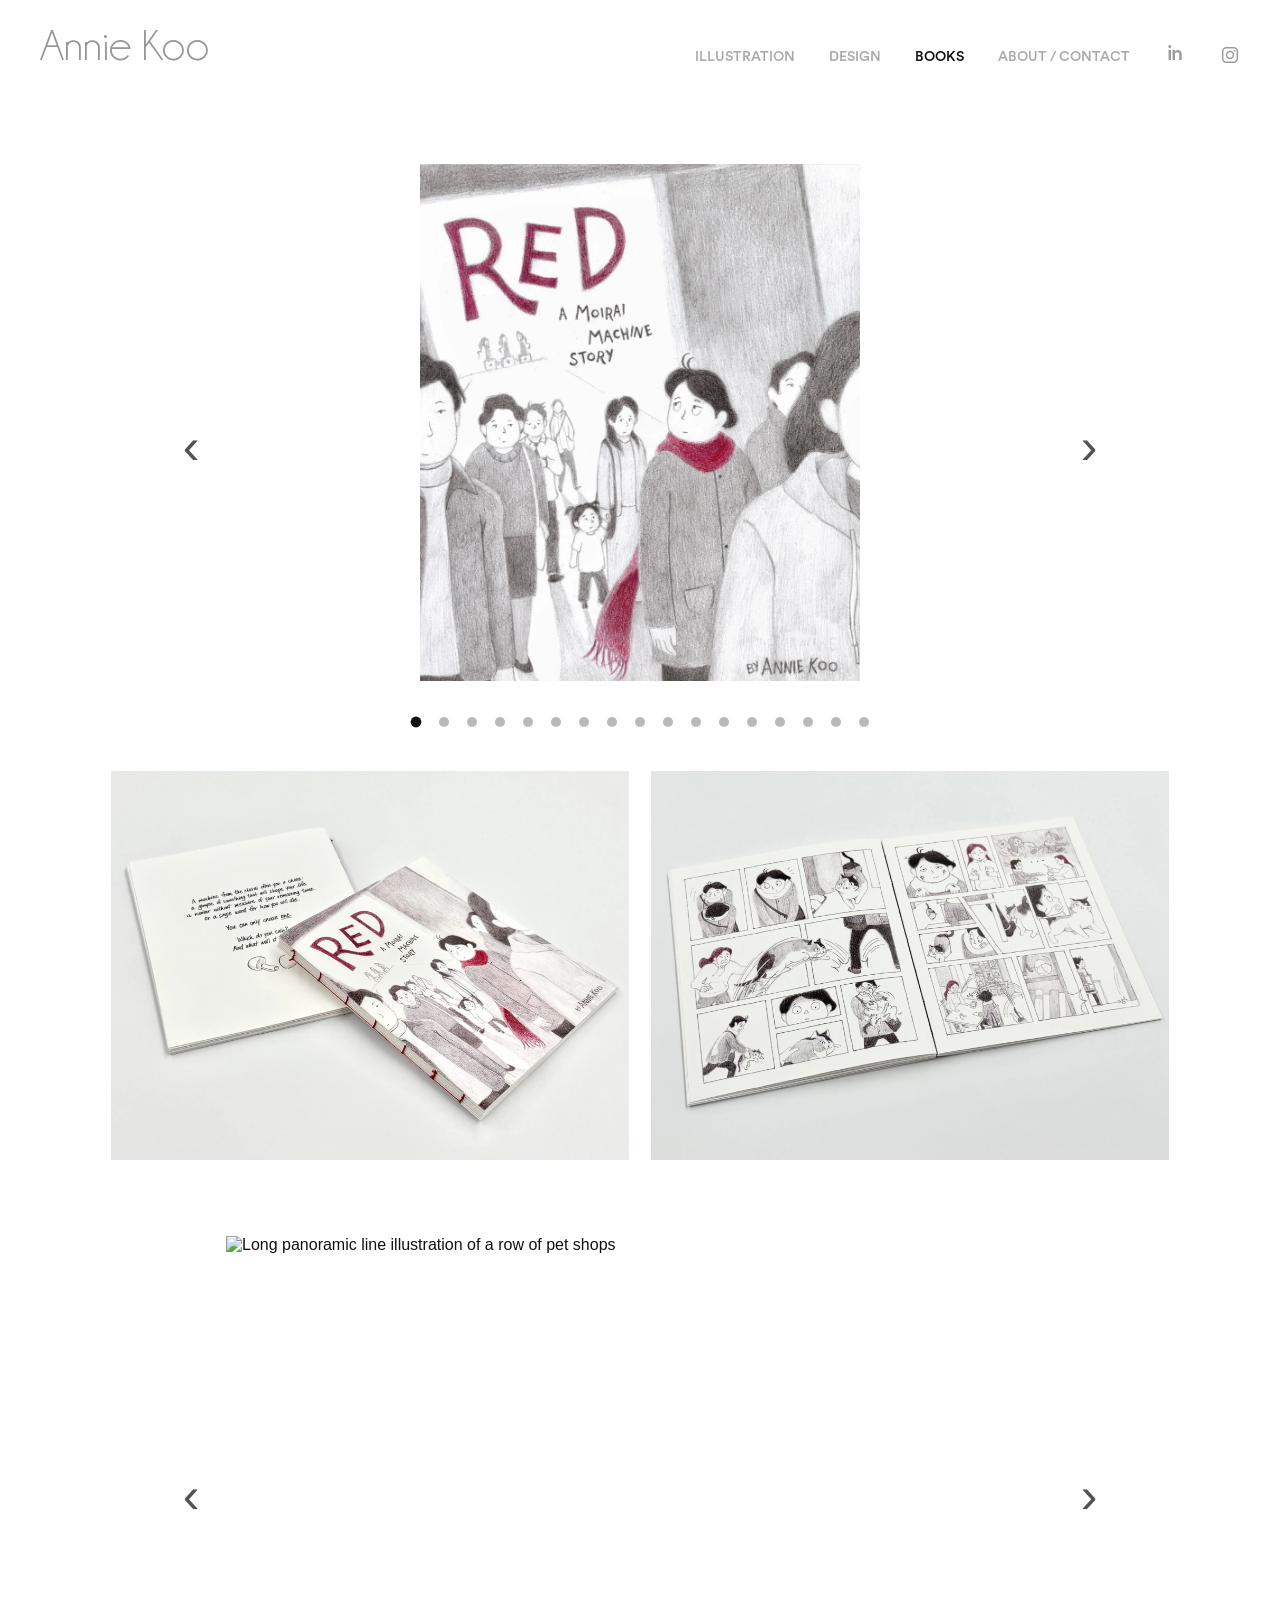
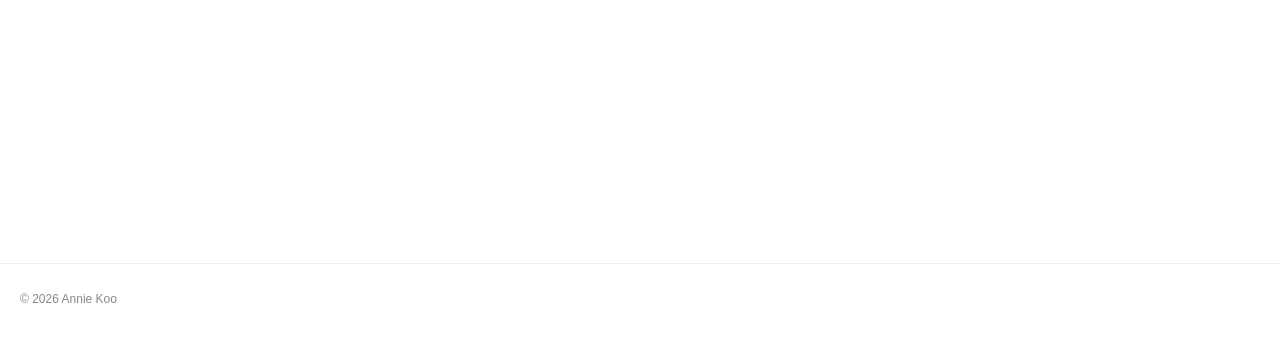
==== commit 47a9e4f8: "Add files via upload" ====
--- a/books.html
+++ b/books.html
@@ -151,6 +151,19 @@
         <img src="assets/red-book-photo-02.webp" alt="RED — A Moirai Machine Story open book interior spread" loading="lazy" decoding="async">
       </button>
     </div>
+
+    <div class="book-panorama design-slider design-slider-wide" data-panorama tabindex="0"
+         aria-label="Pet shop panoramic illustration" aria-roledescription="horizontal image viewer">
+      <button class="design-slider-arrow design-slider-prev book-panorama-prev" type="button"
+              aria-label="Scroll panorama left">‹</button>
+      <div class="book-panorama-viewport" data-panorama-viewport>
+        <img src="assets/book-panorama.webp"
+             alt="Long panoramic line illustration of a row of pet shops"
+             loading="lazy" decoding="async" draggable="false">
+      </div>
+      <button class="design-slider-arrow design-slider-next book-panorama-next" type="button"
+              aria-label="Scroll panorama right">›</button>
+    </div>
   </section>
 
   <div class="viewer" id="viewer" aria-hidden="true">
--- a/styles.css
+++ b/styles.css
@@ -222,11 +222,11 @@
 .viewer {
   position: fixed;
   inset: 0;
-  z-index: 1000;
+  z-index: 2000;
   display: flex;
   align-items: center;
   justify-content: center;
-  background: rgba(255,255,255,.92);
+  background: rgba(255,255,255,.90);
   padding: 28px 64px 50px;
   opacity: 0;
   visibility: hidden;
@@ -280,7 +280,7 @@
   color: #111;
   cursor: pointer;
   position: fixed;
-  z-index: 1001;
+  z-index: 2001;
   font-weight: 300;
 }
 
@@ -1118,9 +1118,14 @@
   overflow: hidden;
 }
 
+.book-photo {
+  aspect-ratio: 4 / 3;
+}
+
 .book-photo img {
   width: 100%;
-  height: auto;
+  height: 100%;
+  object-fit: cover;
   display: block;
 }
 
@@ -1133,3 +1138,87 @@
     gap: 10px;
   }
 }
+
+
+/* ---------- Remove slider focus outline + mobile hamburger position ---------- */
+.design-slider:focus,
+.design-slider:focus-visible,
+.design-slider-viewport:focus,
+.design-slider-viewport:focus-visible {
+  outline: none;
+}
+
+@media (max-width: 760px) {
+  .mobile-menu-toggle {
+    transform: translateY(2px);
+  }
+}
+
+
+/* ---------- Books: horizontally pannable panorama ---------- */
+.book-panorama {
+  margin-top: 76px;
+  margin-left: auto;
+  margin-right: auto;
+  padding-bottom: 0;
+}
+
+.book-panorama-viewport {
+  position: relative;
+  width: 100%;
+  aspect-ratio: 16 / 10;
+  overflow-x: auto;
+  overflow-y: hidden;
+  background: #fff;
+  scrollbar-width: none;
+  -ms-overflow-style: none;
+  -webkit-overflow-scrolling: touch;
+  scroll-behavior: smooth;
+  cursor: grab;
+}
+
+.book-panorama-viewport::-webkit-scrollbar {
+  display: none;
+}
+
+.book-panorama-viewport.is-dragging {
+  cursor: grabbing;
+  scroll-behavior: auto;
+  user-select: none;
+}
+
+.book-panorama-viewport img {
+  display: block;
+  width: auto;
+  max-width: none;
+  height: 100%;
+  object-fit: contain;
+  user-select: none;
+  -webkit-user-drag: none;
+}
+
+.book-panorama .design-slider-arrow {
+  top: 50%;
+}
+
+@media (min-width: 761px) {
+  /* Keep the panorama viewport the same maximum visible height as the RED comic slider. */
+  .book-panorama-viewport {
+    max-height: calc(100vh - 190px);
+  }
+}
+
+@media (max-width: 760px) {
+  .book-panorama {
+    margin-top: 68px;
+    padding-left: 52px;
+    padding-right: 52px;
+  }
+
+  .book-panorama-viewport {
+    aspect-ratio: 4 / 3;
+  }
+
+  .book-panorama .design-slider-prev { left: 0; }
+  .book-panorama .design-slider-next { right: 0; }
+}
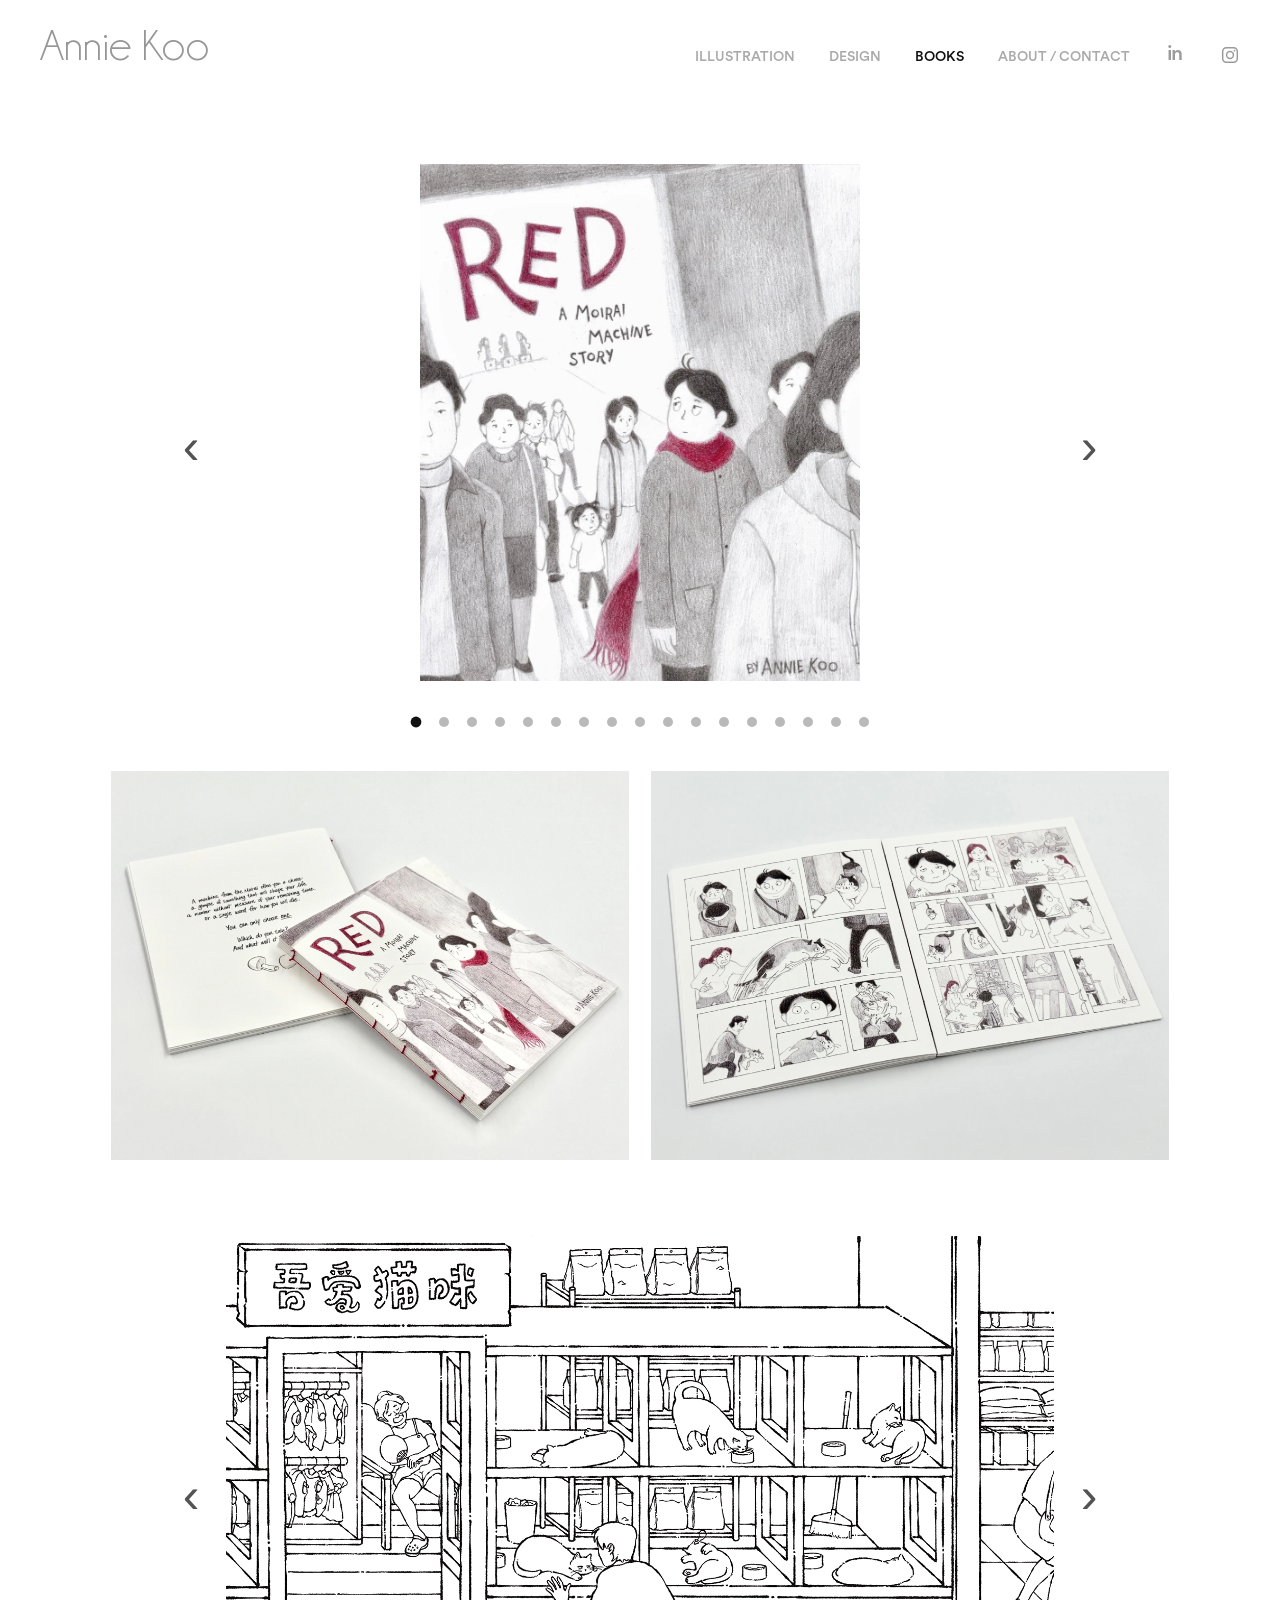
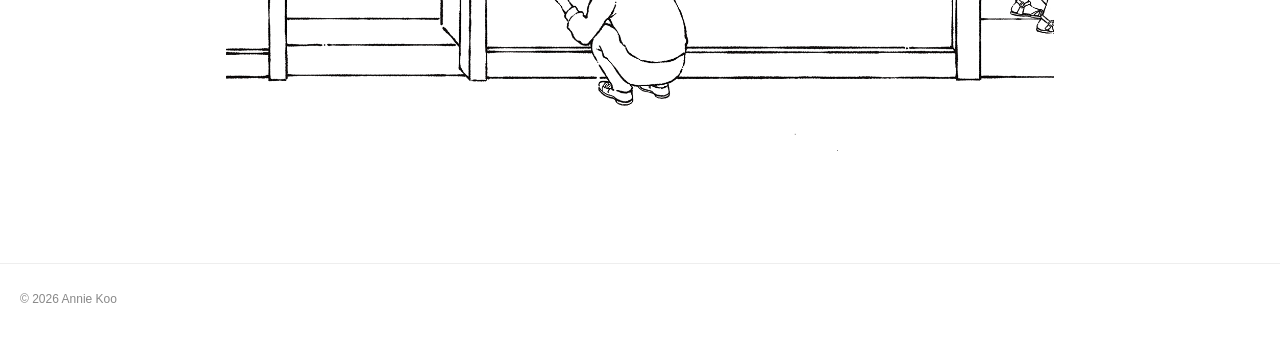
==== commit e67f6787: "Add files via upload" ====
--- a/books.html
+++ b/books.html
@@ -157,9 +157,13 @@
       <button class="design-slider-arrow design-slider-prev book-panorama-prev" type="button"
               aria-label="Scroll panorama left">‹</button>
       <div class="book-panorama-viewport" data-panorama-viewport>
-        <img src="assets/book-panorama.webp"
-             alt="Long panoramic line illustration of a row of pet shops"
-             loading="lazy" decoding="async" draggable="false">
+        <button class="book-panorama-zoom project" type="button"
+                data-full="assets/book-panorama.png" data-title=""
+                aria-label="Zoom pet shop panoramic illustration">
+          <img src="assets/book-panorama.png"
+               alt="Long panoramic line illustration of a row of pet shops"
+               loading="lazy" decoding="async" draggable="false">
+        </button>
       </div>
       <button class="design-slider-arrow design-slider-next book-panorama-next" type="button"
               aria-label="Scroll panorama right">›</button>
--- a/styles.css
+++ b/styles.css
@@ -1170,15 +1170,28 @@
   overflow-x: auto;
   overflow-y: hidden;
   background: #fff;
-  scrollbar-width: none;
-  -ms-overflow-style: none;
+  scrollbar-width: auto;
   -webkit-overflow-scrolling: touch;
   scroll-behavior: smooth;
   cursor: grab;
 }
 
 .book-panorama-viewport::-webkit-scrollbar {
-  display: none;
+  height: 12px;
+}
+
+.book-panorama-viewport::-webkit-scrollbar-track {
+  background: #f1f1f1;
+}
+
+.book-panorama-viewport::-webkit-scrollbar-thumb {
+  background: #b8b8b8;
+  border-radius: 999px;
+  border: 3px solid #f1f1f1;
+}
+
+.book-panorama-viewport::-webkit-scrollbar-thumb:hover {
+  background: #8f8f8f;
 }
 
 .book-panorama-viewport.is-dragging {
@@ -1222,3 +1235,41 @@
   .book-panorama .design-slider-prev { left: 0; }
   .book-panorama .design-slider-next { right: 0; }
 }
+
+
+/* Panorama scrollbar visibility */
+.book-panorama-viewport {
+  overflow-x: scroll;
+  padding-bottom: 2px;
+}
+
+
+/* ---------- Books panorama: zoom/lightbox trigger ---------- */
+.book-panorama-zoom.project {
+  appearance: none;
+  border: 0;
+  padding: 0;
+  margin: 0;
+  width: max-content;
+  height: 100%;
+  aspect-ratio: auto;
+  display: block;
+  overflow: visible;
+  background: transparent;
+  cursor: zoom-in;
+}
+
+.book-panorama-zoom.project img {
+  width: auto;
+  max-width: none;
+  height: 100%;
+  object-fit: contain;
+  display: block;
+  transform: none;
+  opacity: 1;
+}
+
+.book-panorama-zoom.project:hover img {
+  transform: none;
+  opacity: 1;
+}
